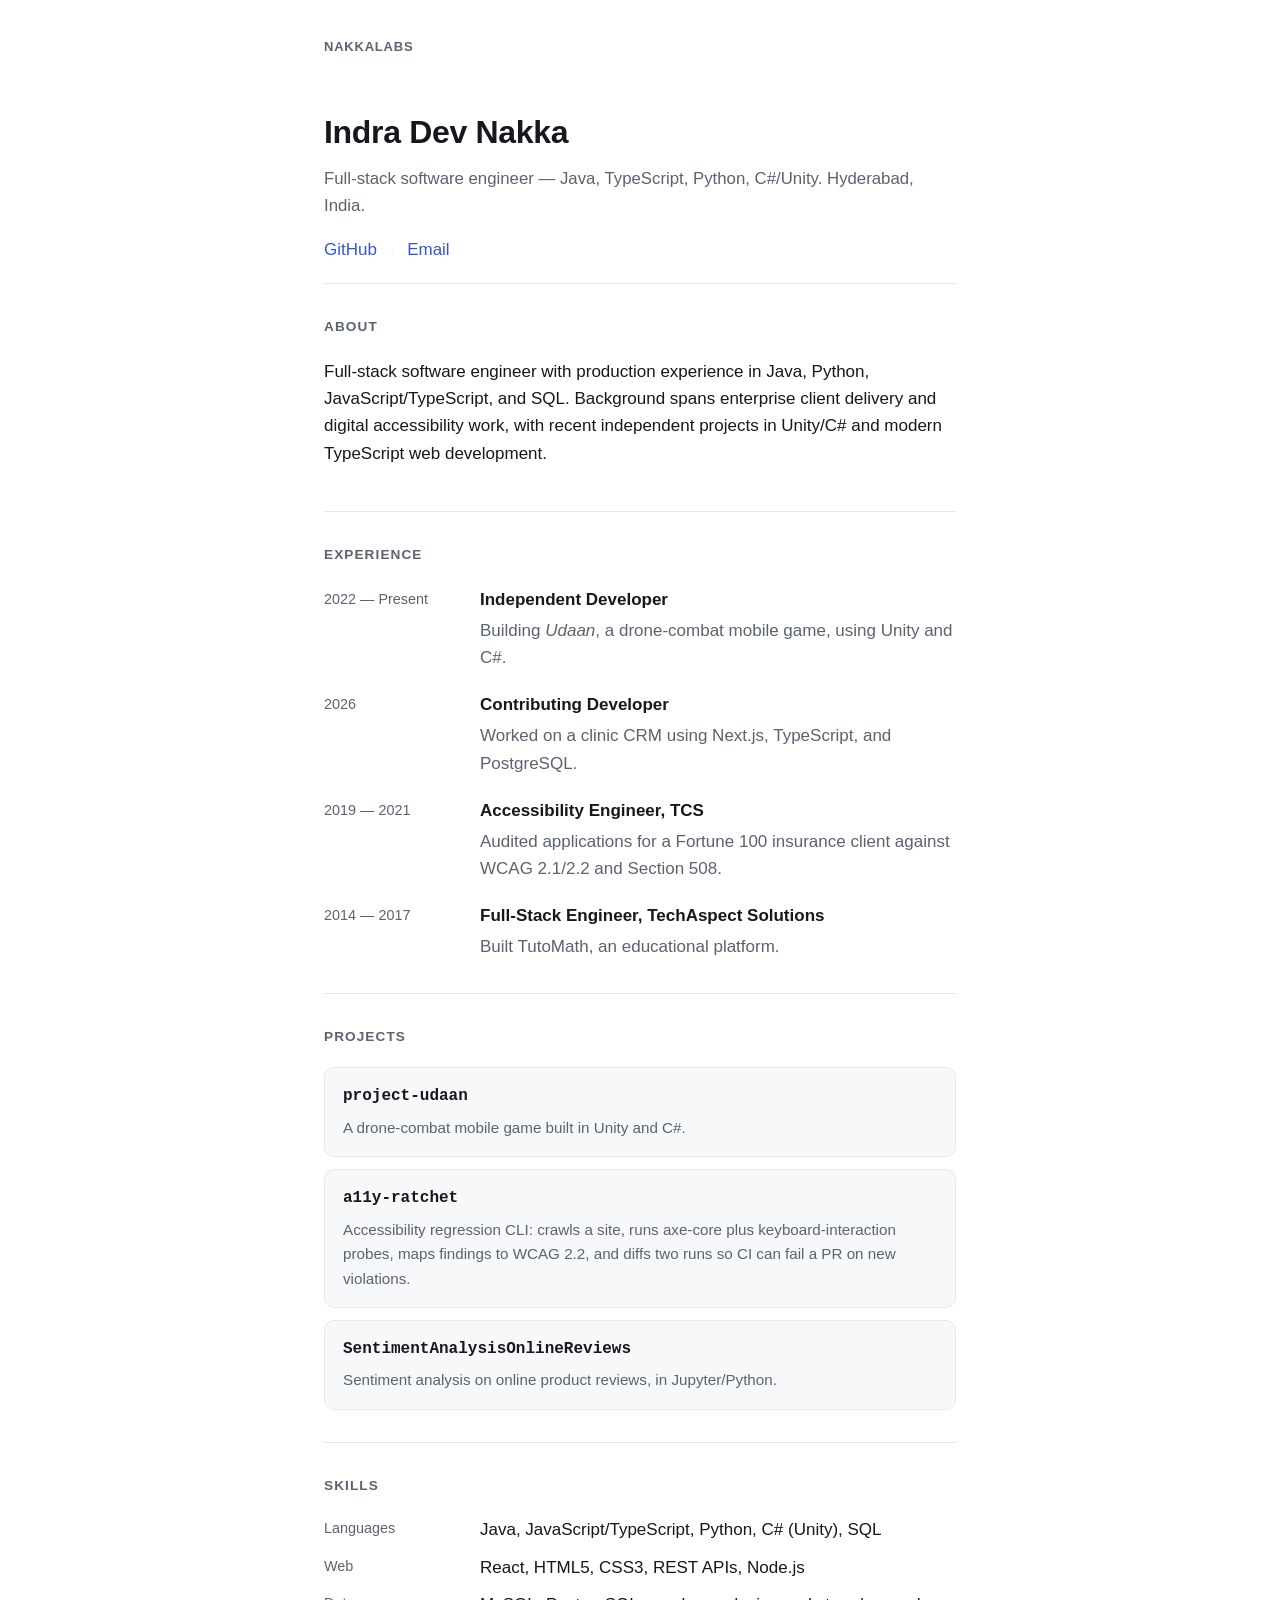
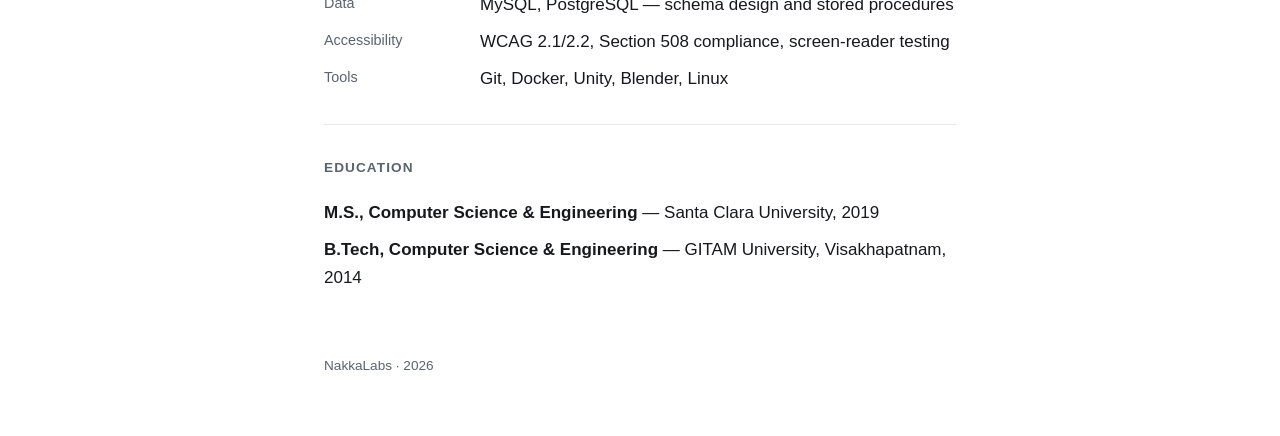
==== index.html @ e7abce4c "Initial site: NakkaLabs portfolio for Indra Dev Nakka" ====
<!DOCTYPE html>
<html lang="en">
<head>
<meta charset="UTF-8">
<meta name="viewport" content="width=device-width, initial-scale=1.0">
<title>Indra Dev Nakka</title>
<meta name="description" content="Indra Dev Nakka — Full-stack software engineer. Java, TypeScript, Python, C#/Unity. Hyderabad, India.">
<link rel="icon" href="data:image/svg+xml,<svg xmlns=%22http://www.w3.org/2000/svg%22 viewBox=%220 0 100 100%22><text y=%22.9em%22 font-size=%2290%22>🧩</text></svg>">
<link rel="stylesheet" href="style.css">
</head>
<body>

<header class="wrap">
  <span class="brand">NakkaLabs</span>
</header>

<main class="wrap">

  <section class="hero">
    <h1>Indra Dev Nakka</h1>
    <p class="tagline">Full-stack software engineer — Java, TypeScript, Python, C#/Unity. Hyderabad, India.</p>
    <p class="links">
      <a href="https://github.com/nakka-labs" target="_blank" rel="noopener">GitHub</a>
      <span aria-hidden="true">·</span>
      <a href="mailto:indradevnakka@gmail.com">Email</a>
    </p>
  </section>

  <section>
    <h2>About</h2>
    <p>Full-stack software engineer with production experience in Java, Python, JavaScript/TypeScript, and SQL. Background spans enterprise client delivery and digital accessibility work, with recent independent projects in Unity/C# and modern TypeScript web development.</p>
  </section>

  <section>
    <h2>Experience</h2>
    <ul class="timeline">
      <li>
        <div class="when">2022 — Present</div>
        <div class="what">
          <strong>Independent Developer</strong>
          <p>Building <em>Udaan</em>, a drone-combat mobile game, using Unity and C#.</p>
        </div>
      </li>
      <li>
        <div class="when">2026</div>
        <div class="what">
          <strong>Contributing Developer</strong>
          <p>Worked on a clinic CRM using Next.js, TypeScript, and PostgreSQL.</p>
        </div>
      </li>
      <li>
        <div class="when">2019 — 2021</div>
        <div class="what">
          <strong>Accessibility Engineer, TCS</strong>
          <p>Audited applications for a Fortune 100 insurance client against WCAG 2.1/2.2 and Section 508.</p>
        </div>
      </li>
      <li>
        <div class="when">2014 — 2017</div>
        <div class="what">
          <strong>Full-Stack Engineer, TechAspect Solutions</strong>
          <p>Built TutoMath, an educational platform.</p>
        </div>
      </li>
    </ul>
  </section>

  <section>
    <h2>Projects</h2>
    <div class="cards">
      <a class="card" href="https://github.com/nakka-labs/project-udaan" target="_blank" rel="noopener">
        <h3>project-udaan</h3>
        <p>A drone-combat mobile game built in Unity and C#.</p>
      </a>
      <a class="card" href="https://github.com/nakka-labs/a11y-ratchet" target="_blank" rel="noopener">
        <h3>a11y-ratchet</h3>
        <p>Accessibility regression CLI: crawls a site, runs axe-core plus keyboard-interaction probes, maps findings to WCAG 2.2, and diffs two runs so CI can fail a PR on new violations.</p>
      </a>
      <a class="card" href="https://github.com/nakka-labs/SentimentAnalysisOnlineReviews" target="_blank" rel="noopener">
        <h3>SentimentAnalysisOnlineReviews</h3>
        <p>Sentiment analysis on online product reviews, in Jupyter/Python.</p>
      </a>
    </div>
  </section>

  <section>
    <h2>Skills</h2>
    <dl class="skills">
      <dt>Languages</dt>
      <dd>Java, JavaScript/TypeScript, Python, C# (Unity), SQL</dd>
      <dt>Web</dt>
      <dd>React, HTML5, CSS3, REST APIs, Node.js</dd>
      <dt>Data</dt>
      <dd>MySQL, PostgreSQL — schema design and stored procedures</dd>
      <dt>Accessibility</dt>
      <dd>WCAG 2.1/2.2, Section 508 compliance, screen-reader testing</dd>
      <dt>Tools</dt>
      <dd>Git, Docker, Unity, Blender, Linux</dd>
    </dl>
  </section>

  <section>
    <h2>Education</h2>
    <ul class="plain">
      <li><strong>M.S., Computer Science &amp; Engineering</strong> — Santa Clara University, 2019</li>
      <li><strong>B.Tech, Computer Science &amp; Engineering</strong> — GITAM University, Visakhapatnam, 2014</li>
    </ul>
  </section>

</main>

<footer class="wrap">
  <p>NakkaLabs &middot; <span id="year"></span></p>
</footer>

<script>
document.getElementById('year').textContent = new Date().getFullYear();
</script>

</body>
</html>
---- style.css ----
:root {
  --bg: #ffffff;
  --fg: #16181d;
  --muted: #5b6270;
  --border: #e6e8eb;
  --accent: #3457d5;
  --card-bg: #f7f8fa;
}

@media (prefers-color-scheme: dark) {
  :root {
    --bg: #0f1115;
    --fg: #e8eaed;
    --muted: #9aa1ac;
    --border: #262a33;
    --accent: #7c9bff;
    --card-bg: #171a21;
  }
}

* { box-sizing: border-box; }

html, body {
  margin: 0;
  padding: 0;
  background: var(--bg);
  color: var(--fg);
}

body {
  font-family: -apple-system, BlinkMacSystemFont, "Segoe UI", Roboto, Helvetica, Arial, sans-serif;
  line-height: 1.6;
  font-size: 17px;
}

.wrap {
  max-width: 680px;
  margin: 0 auto;
  padding: 0 24px;
}

header.wrap {
  padding-top: 32px;
  padding-bottom: 8px;
}

.brand {
  font-size: 13px;
  letter-spacing: 0.06em;
  text-transform: uppercase;
  color: var(--muted);
  font-weight: 600;
}

.hero {
  padding: 40px 0 8px;
}

.hero h1 {
  margin: 0 0 8px;
  font-size: 2rem;
  letter-spacing: -0.01em;
}

.tagline {
  color: var(--muted);
  margin: 0 0 16px;
  font-size: 1.05rem;
}

.links a {
  color: var(--accent);
  text-decoration: none;
  font-weight: 500;
}

.links a:hover {
  text-decoration: underline;
}

.links span {
  color: var(--border);
  margin: 0 8px;
}

section {
  padding: 32px 0;
  border-top: 1px solid var(--border);
}

section:first-of-type,
.hero {
  border-top: none;
}

h2 {
  font-size: 0.85rem;
  letter-spacing: 0.08em;
  text-transform: uppercase;
  color: var(--muted);
  margin: 0 0 20px;
}

p { margin: 0 0 12px; }

.timeline {
  list-style: none;
  margin: 0;
  padding: 0;
  display: flex;
  flex-direction: column;
  gap: 20px;
}

.timeline li {
  display: grid;
  grid-template-columns: 140px 1fr;
  gap: 16px;
}

.timeline .when {
  color: var(--muted);
  font-size: 0.9rem;
  padding-top: 2px;
}

.timeline .what strong {
  display: block;
  margin-bottom: 4px;
}

.timeline .what p {
  margin: 0;
  color: var(--muted);
}

.cards {
  display: grid;
  grid-template-columns: 1fr;
  gap: 12px;
}

.card {
  display: block;
  padding: 16px 18px;
  border: 1px solid var(--border);
  border-radius: 10px;
  background: var(--card-bg);
  text-decoration: none;
  color: var(--fg);
  transition: border-color 0.15s ease;
}

.card:hover {
  border-color: var(--accent);
}

.card h3 {
  margin: 0 0 6px;
  font-size: 1rem;
  font-family: ui-monospace, SFMono-Regular, Menlo, Consolas, monospace;
}

.card p {
  margin: 0;
  color: var(--muted);
  font-size: 0.95rem;
}

.skills {
  margin: 0;
  display: grid;
  grid-template-columns: 140px 1fr;
  gap: 10px 16px;
}

.skills dt {
  color: var(--muted);
  font-size: 0.9rem;
  padding-top: 1px;
}

.skills dd {
  margin: 0;
}

ul.plain {
  list-style: none;
  margin: 0;
  padding: 0;
  display: flex;
  flex-direction: column;
  gap: 10px;
}

footer.wrap {
  padding: 32px 24px 48px;
  color: var(--muted);
  font-size: 0.85rem;
}

@media (max-width: 480px) {
  .timeline li {
    grid-template-columns: 1fr;
    gap: 4px;
  }
  .skills {
    grid-template-columns: 1fr;
    gap: 2px 0;
  }
  .skills dt {
    margin-top: 10px;
  }
}
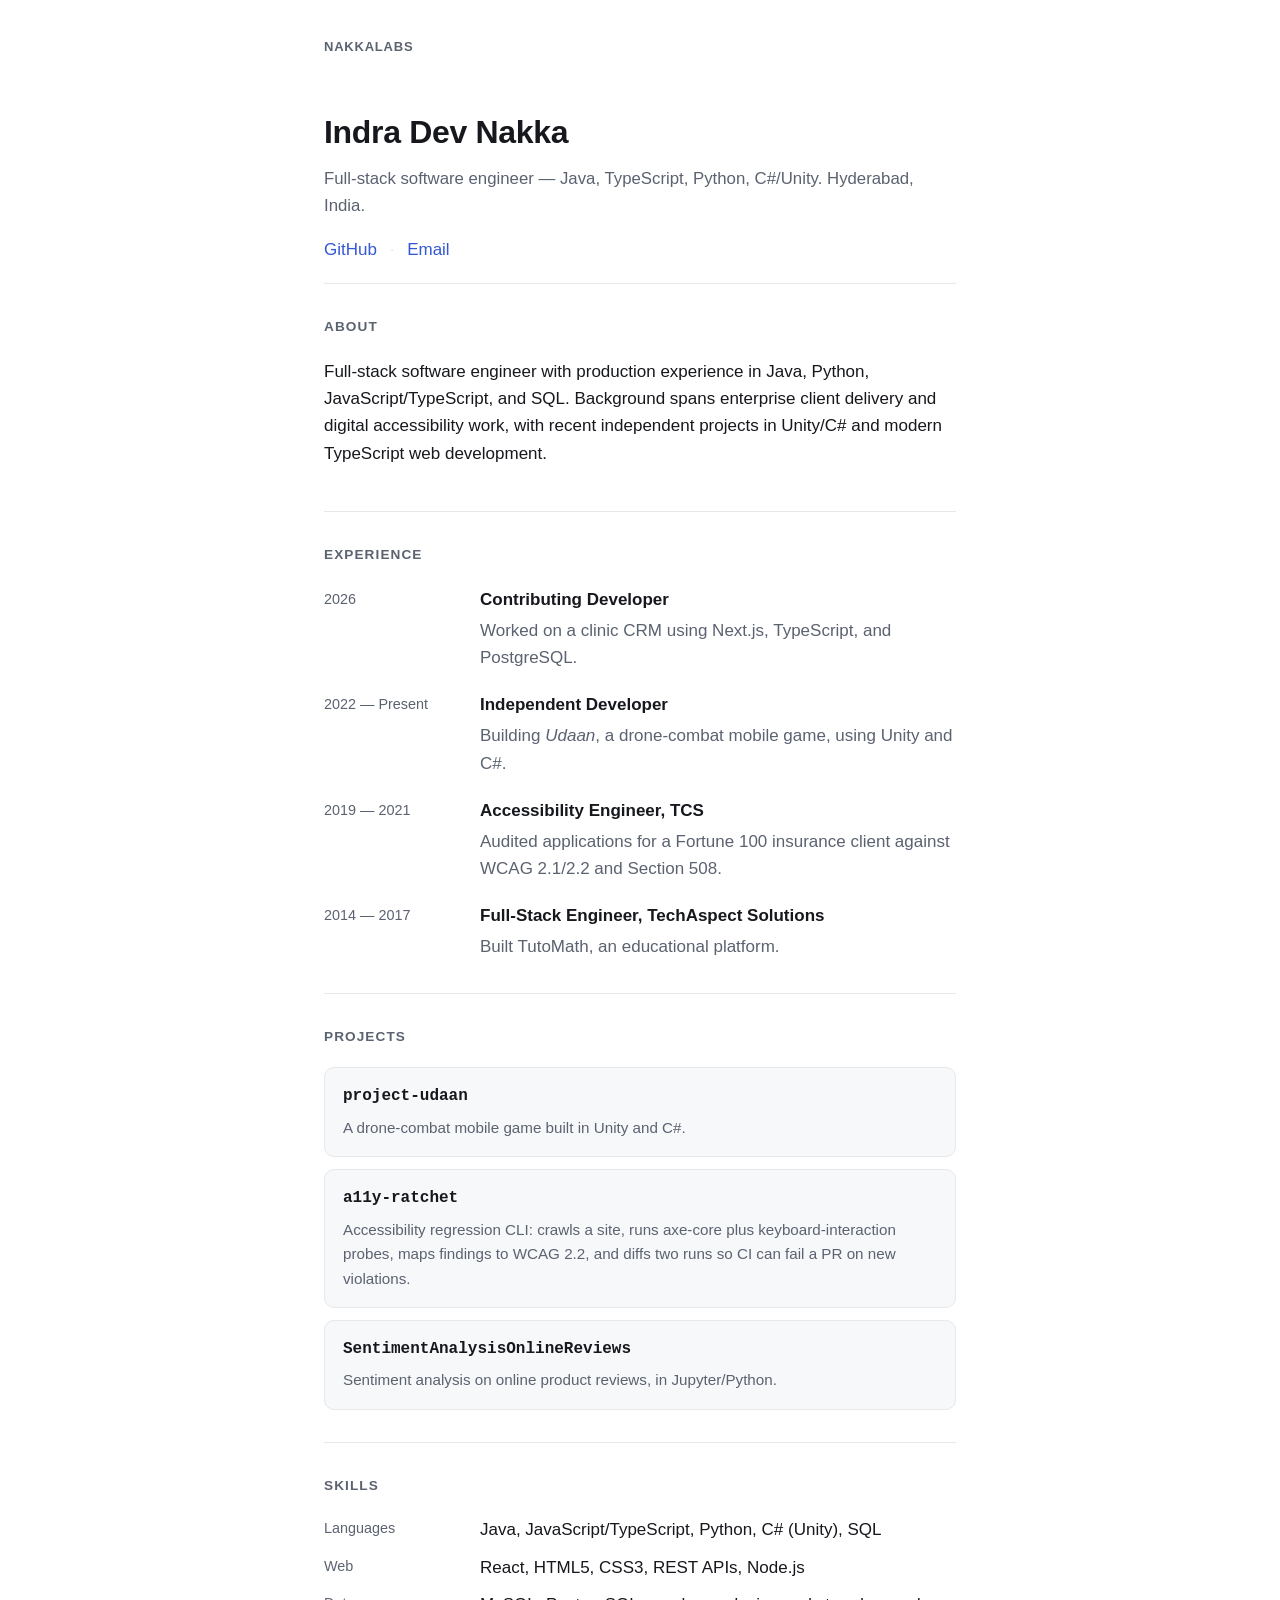
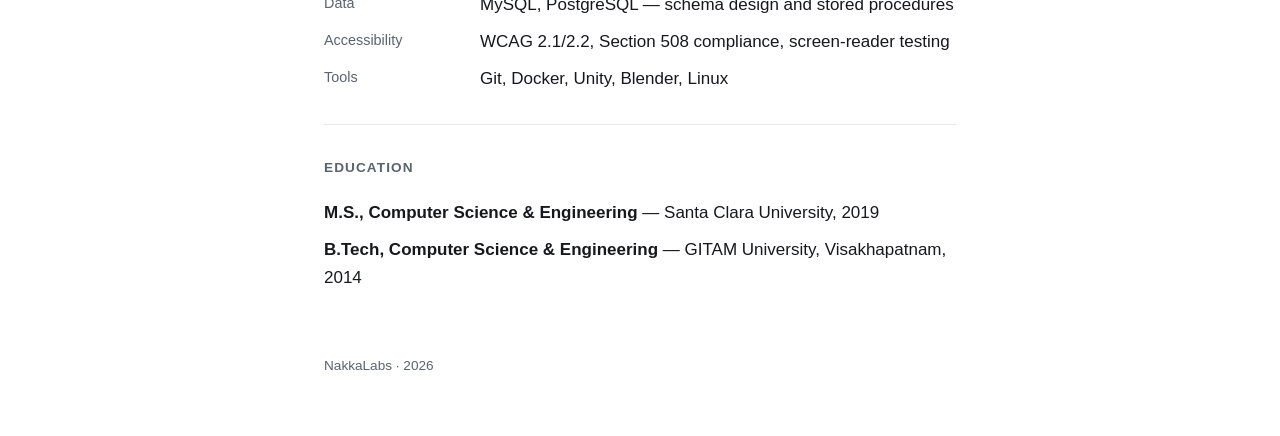
==== commit e5e9bfc7: "Switch deploy to Cloudflare Pages; add SEO meta, 404, sitemap - Remove GitHub Pages CNAME; custom do" ====
--- a/index.html
+++ b/index.html
@@ -5,7 +5,18 @@
 <meta name="viewport" content="width=device-width, initial-scale=1.0">
 <title>Indra Dev Nakka</title>
 <meta name="description" content="Indra Dev Nakka — Full-stack software engineer. Java, TypeScript, Python, C#/Unity. Hyderabad, India.">
+<link rel="canonical" href="https://nakka.dev/">
 <link rel="icon" href="data:image/svg+xml,<svg xmlns=%22http://www.w3.org/2000/svg%22 viewBox=%220 0 100 100%22><text y=%22.9em%22 font-size=%2290%22>🧩</text></svg>">
+
+<meta property="og:type" content="website">
+<meta property="og:url" content="https://nakka.dev/">
+<meta property="og:title" content="Indra Dev Nakka">
+<meta property="og:description" content="Full-stack software engineer — Java, TypeScript, Python, C#/Unity. Hyderabad, India.">
+<meta property="og:site_name" content="NakkaLabs">
+<meta name="twitter:card" content="summary">
+<meta name="twitter:title" content="Indra Dev Nakka">
+<meta name="twitter:description" content="Full-stack software engineer — Java, TypeScript, Python, C#/Unity. Hyderabad, India.">
+
 <link rel="stylesheet" href="style.css">
 </head>
 <body>
@@ -35,17 +46,17 @@
     <h2>Experience</h2>
     <ul class="timeline">
       <li>
+        <div class="when">2026</div>
+        <div class="what">
+          <strong>Contributing Developer</strong>
+          <p>Worked on a clinic CRM using Next.js, TypeScript, and PostgreSQL.</p>
+        </div>
+      </li>
+      <li>
         <div class="when">2022 — Present</div>
         <div class="what">
           <strong>Independent Developer</strong>
           <p>Building <em>Udaan</em>, a drone-combat mobile game, using Unity and C#.</p>
-        </div>
-      </li>
-      <li>
-        <div class="when">2026</div>
-        <div class="what">
-          <strong>Contributing Developer</strong>
-          <p>Worked on a clinic CRM using Next.js, TypeScript, and PostgreSQL.</p>
         </div>
       </li>
       <li>
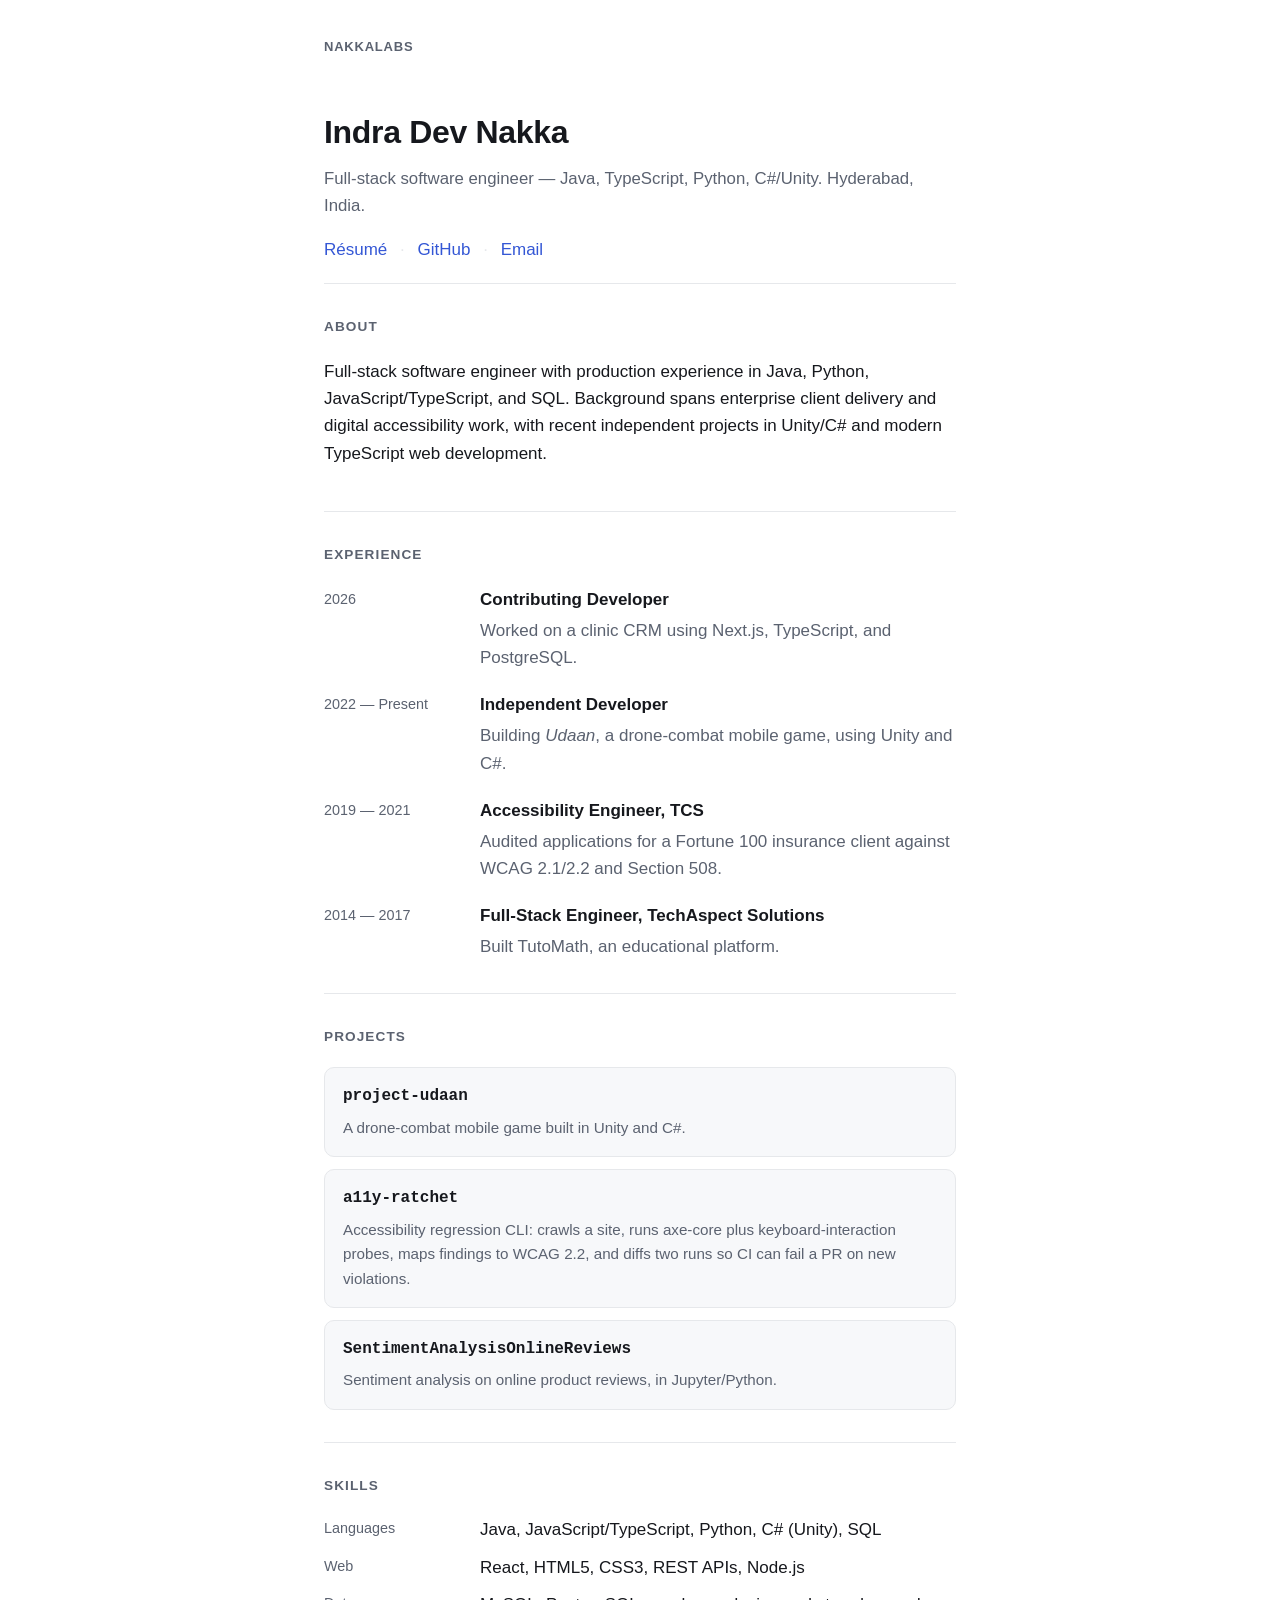
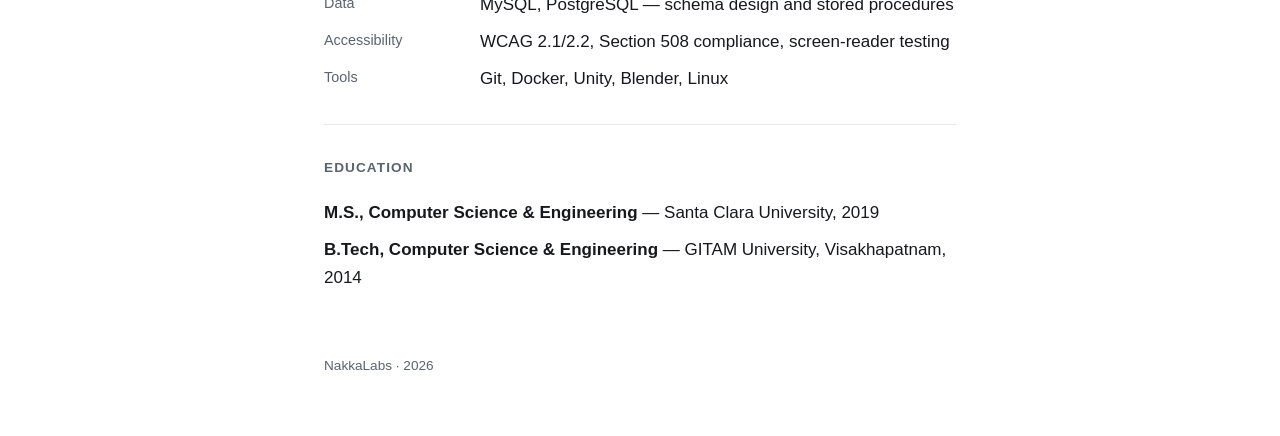
==== commit 2dd71362: "Add résumé page + PDF, www redirect, fix CSP-blocked inline scripts - resume.html / resume.css: styl" ====
--- a/index.html
+++ b/index.html
@@ -31,6 +31,8 @@
     <h1>Indra Dev Nakka</h1>
     <p class="tagline">Full-stack software engineer — Java, TypeScript, Python, C#/Unity. Hyderabad, India.</p>
     <p class="links">
+      <a href="/resume.html">Résumé</a>
+      <span aria-hidden="true">·</span>
       <a href="https://github.com/nakka-labs" target="_blank" rel="noopener">GitHub</a>
       <span aria-hidden="true">·</span>
       <a href="mailto:indradevnakka@gmail.com">Email</a>
@@ -124,9 +126,7 @@
   <p>NakkaLabs &middot; <span id="year"></span></p>
 </footer>
 
-<script>
-document.getElementById('year').textContent = new Date().getFullYear();
-</script>
+<script src="/main.js" defer></script>
 
 </body>
 </html>
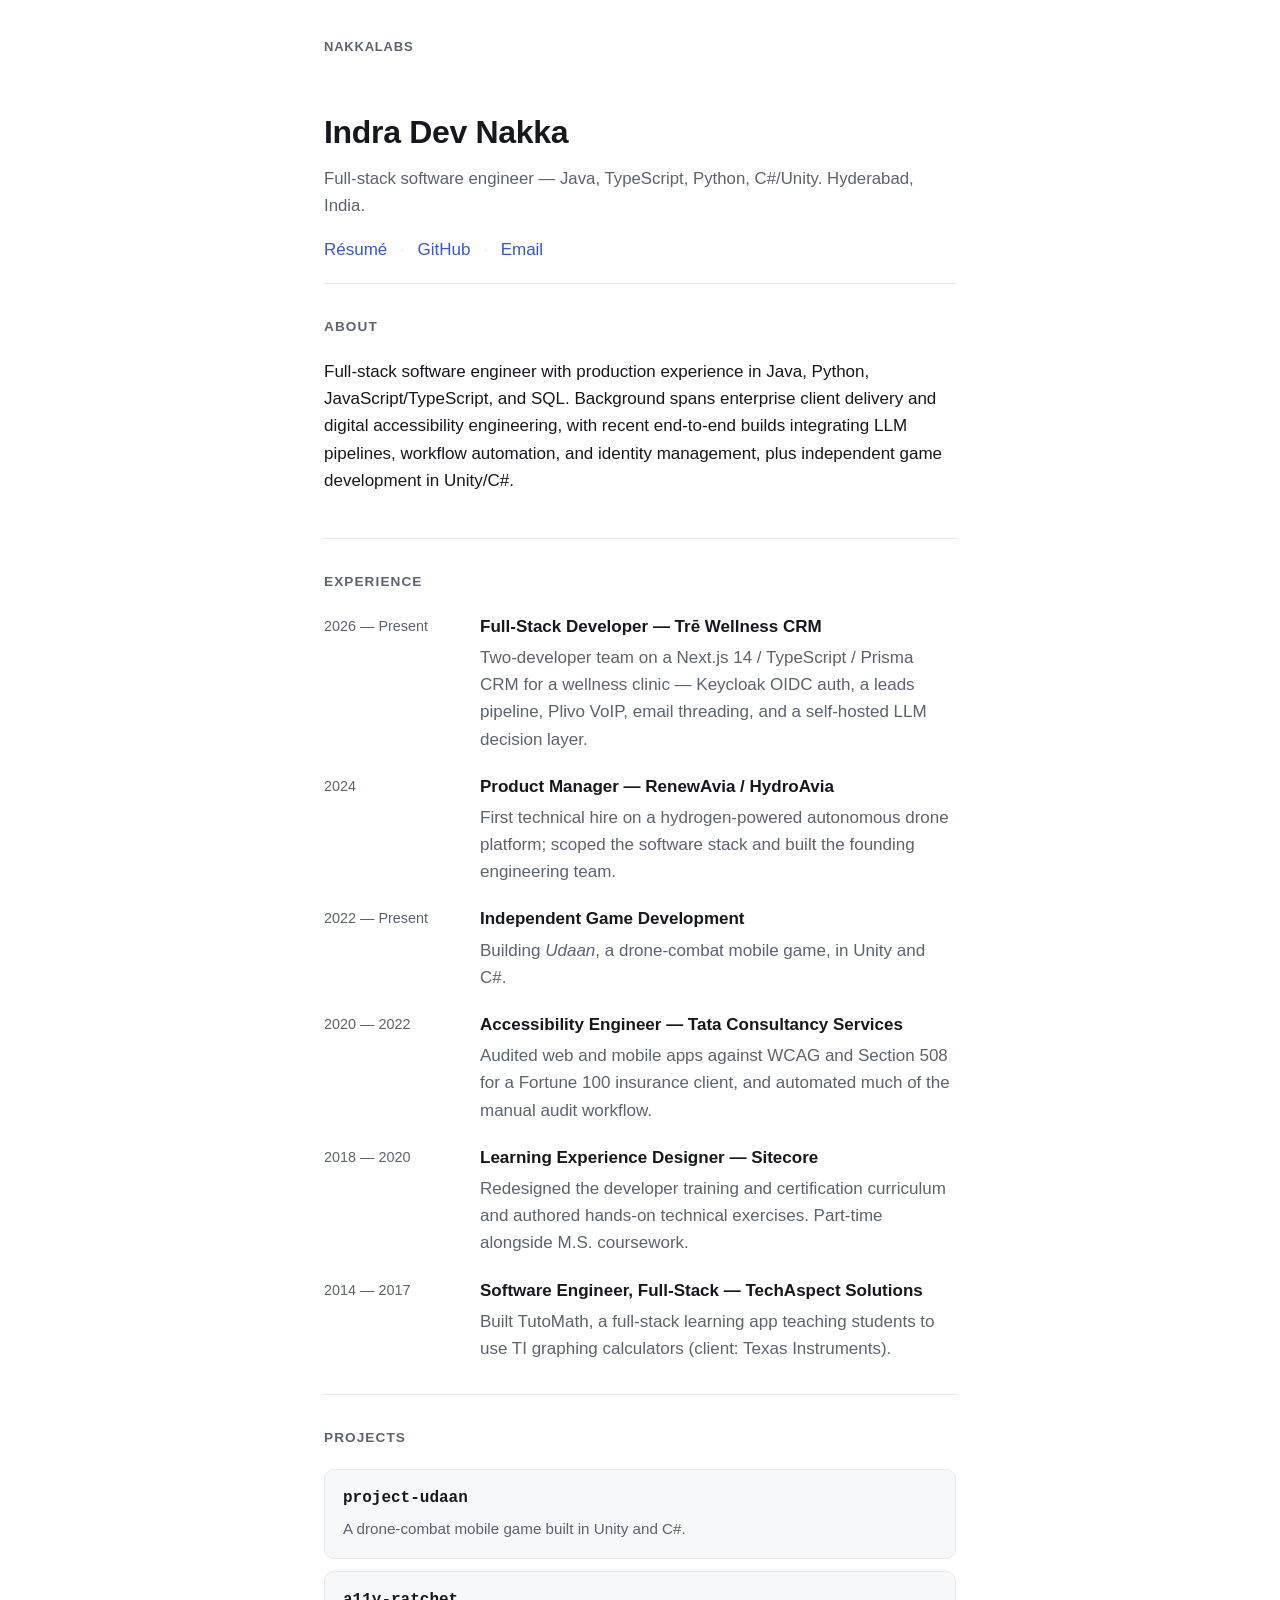
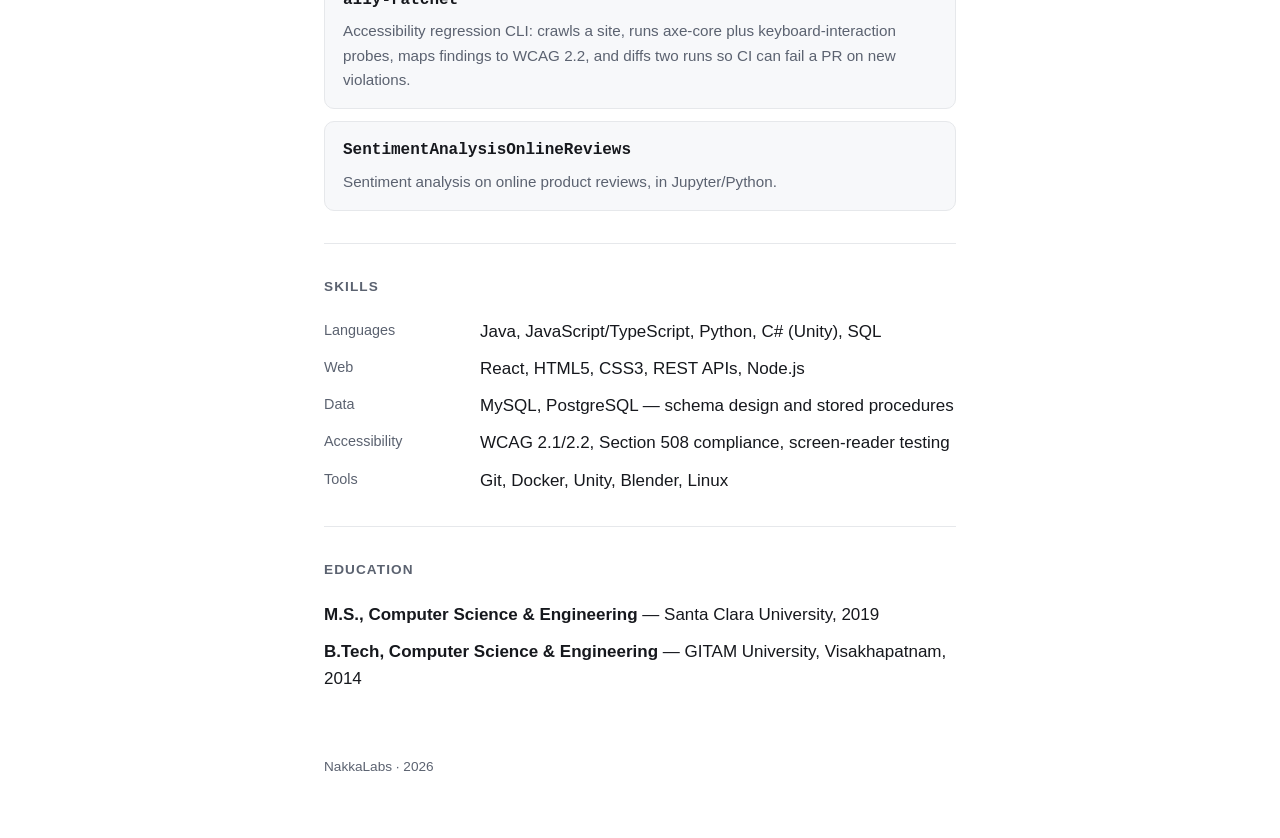
==== commit 88d90429: "Sync site Experience with résumé; add OG image - Experience section now matches the résumé: adds Ren" ====
--- a/index.html
+++ b/index.html
@@ -13,9 +13,14 @@
 <meta property="og:title" content="Indra Dev Nakka">
 <meta property="og:description" content="Full-stack software engineer — Java, TypeScript, Python, C#/Unity. Hyderabad, India.">
 <meta property="og:site_name" content="NakkaLabs">
-<meta name="twitter:card" content="summary">
+<meta property="og:image" content="https://nakka.dev/og.png">
+<meta property="og:image:width" content="1200">
+<meta property="og:image:height" content="630">
+<meta property="og:image:alt" content="Indra Dev Nakka — full-stack software engineer. nakka.dev">
+<meta name="twitter:card" content="summary_large_image">
 <meta name="twitter:title" content="Indra Dev Nakka">
 <meta name="twitter:description" content="Full-stack software engineer — Java, TypeScript, Python, C#/Unity. Hyderabad, India.">
+<meta name="twitter:image" content="https://nakka.dev/og.png">
 
 <link rel="stylesheet" href="style.css">
 </head>
@@ -31,7 +36,7 @@
     <h1>Indra Dev Nakka</h1>
     <p class="tagline">Full-stack software engineer — Java, TypeScript, Python, C#/Unity. Hyderabad, India.</p>
     <p class="links">
-      <a href="/resume.html">Résumé</a>
+      <a href="/resume">Résumé</a>
       <span aria-hidden="true">·</span>
       <a href="https://github.com/nakka-labs" target="_blank" rel="noopener">GitHub</a>
       <span aria-hidden="true">·</span>
@@ -41,38 +46,52 @@
 
   <section>
     <h2>About</h2>
-    <p>Full-stack software engineer with production experience in Java, Python, JavaScript/TypeScript, and SQL. Background spans enterprise client delivery and digital accessibility work, with recent independent projects in Unity/C# and modern TypeScript web development.</p>
+    <p>Full-stack software engineer with production experience in Java, Python, JavaScript/TypeScript, and SQL. Background spans enterprise client delivery and digital accessibility engineering, with recent end-to-end builds integrating LLM pipelines, workflow automation, and identity management, plus independent game development in Unity/C#.</p>
   </section>
 
   <section>
     <h2>Experience</h2>
     <ul class="timeline">
       <li>
-        <div class="when">2026</div>
+        <div class="when">2026 — Present</div>
         <div class="what">
-          <strong>Contributing Developer</strong>
-          <p>Worked on a clinic CRM using Next.js, TypeScript, and PostgreSQL.</p>
+          <strong>Full-Stack Developer — Trē Wellness CRM</strong>
+          <p>Two-developer team on a Next.js 14 / TypeScript / Prisma CRM for a wellness clinic — Keycloak OIDC auth, a leads pipeline, Plivo VoIP, email threading, and a self-hosted LLM decision layer.</p>
+        </div>
+      </li>
+      <li>
+        <div class="when">2024</div>
+        <div class="what">
+          <strong>Product Manager — RenewAvia / HydroAvia</strong>
+          <p>First technical hire on a hydrogen-powered autonomous drone platform; scoped the software stack and built the founding engineering team.</p>
         </div>
       </li>
       <li>
         <div class="when">2022 — Present</div>
         <div class="what">
-          <strong>Independent Developer</strong>
-          <p>Building <em>Udaan</em>, a drone-combat mobile game, using Unity and C#.</p>
+          <strong>Independent Game Development</strong>
+          <p>Building <em>Udaan</em>, a drone-combat mobile game, in Unity and C#.</p>
         </div>
       </li>
       <li>
-        <div class="when">2019 — 2021</div>
+        <div class="when">2020 — 2022</div>
         <div class="what">
-          <strong>Accessibility Engineer, TCS</strong>
-          <p>Audited applications for a Fortune 100 insurance client against WCAG 2.1/2.2 and Section 508.</p>
+          <strong>Accessibility Engineer — Tata Consultancy Services</strong>
+          <p>Audited web and mobile apps against WCAG and Section 508 for a Fortune 100 insurance client, and automated much of the manual audit workflow.</p>
+        </div>
+      </li>
+      <li>
+        <div class="when">2018 — 2020</div>
+        <div class="what">
+          <strong>Learning Experience Designer — Sitecore</strong>
+          <p>Redesigned the developer training and certification curriculum and authored hands-on technical exercises. Part-time alongside M.S. coursework.</p>
         </div>
       </li>
       <li>
         <div class="when">2014 — 2017</div>
         <div class="what">
-          <strong>Full-Stack Engineer, TechAspect Solutions</strong>
-          <p>Built TutoMath, an educational platform.</p>
+          <strong>Software Engineer, Full-Stack — TechAspect Solutions</strong>
+          <p>Built TutoMath, a full-stack learning app teaching students to use TI graphing calculators (client: Texas Instruments).</p>
         </div>
       </li>
     </ul>
@@ -127,6 +146,7 @@
 </footer>
 
 <script src="/main.js" defer></script>
+<script type="module" src="https://static.cloudflareinsights.com/beacon.min.js" data-cf-beacon='{"token": "080c833edf12419f85b0734c7262f7f1"}'></script>
 
 </body>
 </html>
